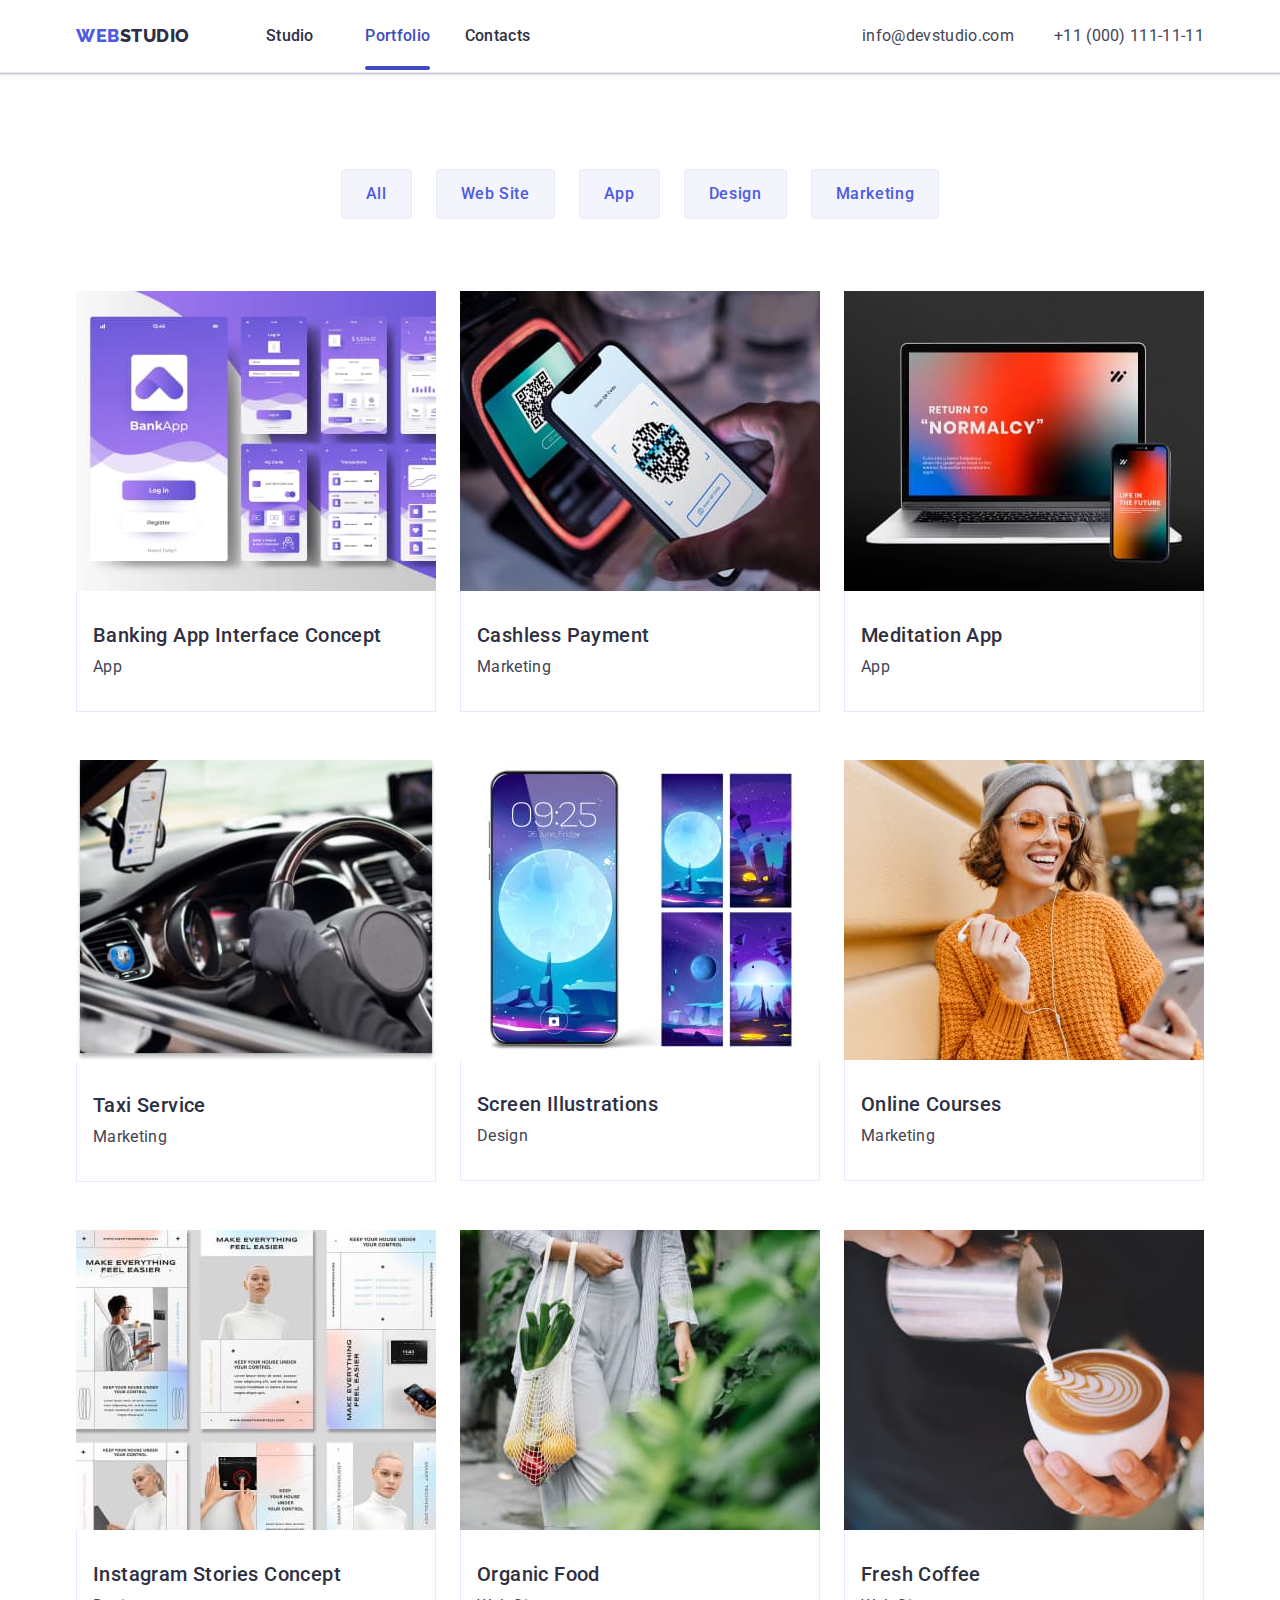
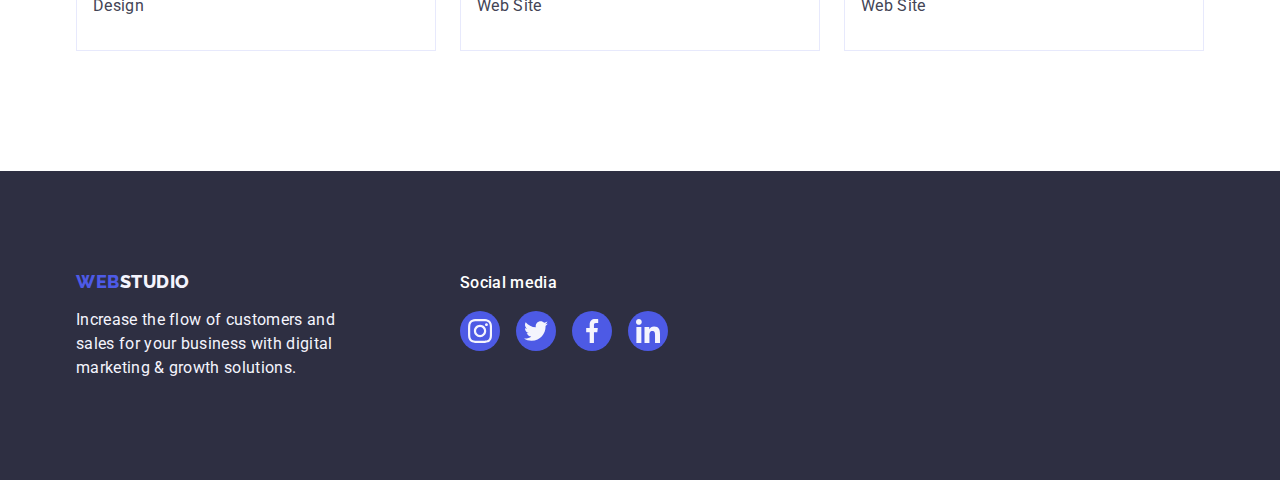
==== portfolio.html @ ae0077bc "change5" ====
<!DOCTYPE html>
<html lang="en">

<head>
    <meta charset="UTF-8">
    <meta name="viewport" content="width=device-width, initial-scale=1.0">

    <link rel="stylesheet" href="https://cdnjs.cloudflare.com/ajax/libs/modern-normalize/2.0.0/modern-normalize.min.css"
        integrity="sha512-4xo8blKMVCiXpTaLzQSLSw3KFOVPWhm/TRtuPVc4WG6kUgjH6J03IBuG7JZPkcWMxJ5huwaBpOpnwYElP/m6wg=="
        crossorigin="anonymous" referrerpolicy="no-referrer" />

    <link rel="stylesheet" href="https://cdn.jsdelivr.net/npm/modern-normalize@1.1.0/modern-normalize.min.css">
    <link rel="stylesheet" href="./css/styles.css">

    <link rel="preconnect" href="https://fonts.googleapis.com">
    <link rel="preconnect" href="https://fonts.gstatic.com" crossorigin>
    <link href="https://fonts.googleapis.com/css2?family=Roboto:wght@400;500;700;900&display=swap" rel="stylesheet">
    <link rel="preconnect" href="https://fonts.googleapis.com">
    <link rel="preconnect" href="https://fonts.gstatic.com" crossorigin>
    <link href="https://fonts.googleapis.com/css2?family=Raleway:wght@800&display=swap" rel="stylesheet">

    <title>Document</title>

<body>
    <header class="header">
        <div class="header-container container">
            <nav class="header-navigation">
                <a class="header-logo link" href="./index.html">Web<span class="header-logo-ditails">Studio</span></a>
                <ul class="header-navigation-list list">
                    <li class="header-navigation-item">
                        <a class="header-navigation-link link" href="./index.html">Studio</a>
                    </li>
                    <li class="header-navigation-item">
                        <a class="header-navigation-link current link" href="./portfolio.html">Portfolio</a>
                    </li>
                    <li class="header-navigation-item">
                        <a class="header-navigation-link link" href="">Contacts</a>
                    </li>
                </ul>
            </nav>

            <address class="header-address">
                <ul class="header-address-list list">
                    <li class="header-address-item"><a class="header-address-link link"
                            href="mailto:info@devstudio.com">info@devstudio.com</a><br />
                    </li>
                    <li class="header-address-item"><a class="header-address-link link" href="tel:+110001111111">+11
                            (000)
                            111-11-11</a><br /></li>
                </ul>
            </address>

        </div>
    </header>
    <main class="portfolio-main">
        <section class="portfolio-section">
            <div class="container">
                <h1 class="visually-hidden">Title</h1>
                <ul class="portfolio-lict-button list">
                    <li class="portfolio-item-button"><button class="portfolio-button" type="button">All</button></li>
                    <li class="portfolio-item-button"><button class="portfolio-button" type="button">Web Site</button>
                    </li>
                    <li class="portfolio-item-button"><button class="portfolio-button" type="button">App</button></li>
                    <li class="portfolio-item-button"><button class="portfolio-button" type="button">Design</button>
                    </li>
                    <li class="portfolio-item-button"><button class="portfolio-button" type="button">Marketing</button>
                    </li>
                </ul>

                <ul class="portfolio-list list">
                    <li class="portfolio-item"><a class="portfolio-link link" href="">
                            <div class="portfolio-cover">
                                <img src="./images/portfolio1.jpg" alt="Interface Concept" width="360">
                                <p class="portfolio-cover-text">14 Stylish and User-Friendly App Design Concepts · Task
                                    Manager App · Calorie Tracker
                                    App · Exotic Fruit Ecommerce App ·
                                    Cloud Storage App</p>
                            </div>


                            <div class="portfolio-item-iformation">
                                <h2 class="title-second-portfolio">Banking App Interface Concept</h2>
                                <p class="text-page-portfolio">App</p>
                            </div>
                        </a>
                    </li>
                    <li class="portfolio-item"><a class="portfolio-link link" href="">
                            <div class="portfolio-cover">
                                <img src="./images/portfolio2.jpg" alt="Cashless Payment" width="360">
                                <p class="portfolio-cover-text">14 Stylish and User-Friendly App Design Concepts · Task
                                    Manager App · Calorie Tracker
                                    App · Exotic Fruit Ecommerce App ·
                                    Cloud Storage App</p>
                            </div>
                            <div class="portfolio-item-iformation">
                                <h2 class="title-second-portfolio">Cashless Payment</h2>
                                <p class="text-page-portfolio">Marketing</p>
                            </div>
                        </a>
                    </li>
                    <li class="portfolio-item"><a class="portfolio-link link" href="">
                            <div class="portfolio-cover">
                                <img src="./images/portfolio3.jpg" alt="Laptop" width="360">
                                <p class="portfolio-cover-text">14 Stylish and User-Friendly App Design Concepts · Task
                                    Manager App · Calorie Tracker
                                    App · Exotic Fruit Ecommerce App ·
                                    Cloud Storage App</p>
                            </div>
                            <div class="portfolio-item-iformation">
                                <h2 class="title-second-portfolio">Meditation App</h2>
                                <p class="text-page-portfolio">App</p>
                            </div>
                        </a>
                    </li>
                    <li class="portfolio-item"><a class="portfolio-link link" href="">
                            <div class="portfolio-cover">
                                <img src="./images/portfolio4.jpg" alt="Steering wheel" width="360">
                                <p class="portfolio-cover-text">14 Stylish and User-Friendly App Design Concepts · Task
                                    Manager App · Calorie Tracker
                                    App · Exotic Fruit Ecommerce App ·
                                    Cloud Storage App</p>
                            </div>
                            <div class="portfolio-item-iformation">
                                <h2 class="title-second-portfolio">Taxi Service</h2>
                                <p class="text-page-portfolio">Marketing</p>
                            </div>
                        </a>
                    </li>
                    <li class="portfolio-item"><a class="portfolio-link link" href="">
                            <div class="portfolio-cover">
                                <img src="./images/portfolio5.jpg" alt="Phone screen" width="360">
                                <p class="portfolio-cover-text">14 Stylish and User-Friendly App Design Concepts · Task
                                    Manager App · Calorie Tracker
                                    App · Exotic Fruit Ecommerce App ·
                                    Cloud Storage App</p>
                            </div>
                            <div class="portfolio-item-iformation">
                                <h2 class="title-second-portfolio">Screen Illustrations</h2>
                                <p class="text-page-portfolio">Design</p>
                            </div>
                        </a>
                    </li>
                    <li class="portfolio-item"><a class="portfolio-link link" href="">
                            <div class="portfolio-cover">
                                <img src="./images/portfolio6.jpg" alt="Woman" width="360">
                                <p class="portfolio-cover-text">14 Stylish and User-Friendly App Design Concepts · Task
                                    Manager App · Calorie Tracker
                                    App · Exotic Fruit Ecommerce App ·
                                    Cloud Storage App</p>
                            </div>
                            <div class="portfolio-item-iformation">
                                <h2 class="title-second-portfolio">Online Courses</h2>
                                <p class="text-page-portfolio">Marketing</p>
                            </div>
                        </a>
                    </li>
                    <li class="portfolio-item"><a class="portfolio-link link" href="">
                            <div class="portfolio-cover">
                                <img src="./images/portfolio7.jpg" alt="Instagram Stories Concept" width="360">
                                <p class="portfolio-cover-text">14 Stylish and User-Friendly App Design Concepts · Task
                                    Manager App · Calorie Tracker
                                    App · Exotic Fruit Ecommerce App ·
                                    Cloud Storage App</p>
                            </div>
                            <div class="portfolio-item-iformation">
                                <h2 class="title-second-portfolio">Instagram Stories Concept</h2>
                                <p class="text-page-portfolio">Design</p>
                            </div>
                        </a>
                    </li>
                    <li class="portfolio-item"><a class="portfolio-link link" href="">
                            <div class="portfolio-cover">
                                <img src="./images/portfolio8.jpg" alt="Organic Food" width="360">
                                <p class="portfolio-cover-text">14 Stylish and User-Friendly App Design Concepts · Task
                                    Manager App · Calorie Tracker
                                    App · Exotic Fruit Ecommerce App ·
                                    Cloud Storage App</p>
                            </div>
                            <div class="portfolio-item-iformation">
                                <h2 class="title-second-portfolio">Organic Food</h2>
                                <p class="text-page-portfolio">Web Site</p>
                            </div>
                        </a>
                    </li>
                    <li class="portfolio-item"><a class="portfolio-link link" href="">
                            <div class="portfolio-cover">
                                <img src="./images/portfolio9.jpg" alt="Coffee" width="360">
                                <p class="portfolio-cover-text">14 Stylish and User-Friendly App Design Concepts · Task
                                    Manager App · Calorie Tracker
                                    App · Exotic Fruit Ecommerce App ·
                                    Cloud Storage App</p>
                            </div>
                            <div class="portfolio-item-iformation">
                                <h2 class="title-second-portfolio">Fresh Coffee</h2>
                                <p class="text-page-portfolio">Web Site</p>
                            </div>
                        </a>
                    </li>
                </ul>
            </div>
        </section>




    </main>
    <footer class="footer-page">
        <div class="footer-container-general container">
            <div class="footer-container">
                <a class="footer-logo link" href="./index.html">Web<span class="footer-logo-ditails">Studio</span></a>

                <p class="text-footer">Increase the flow of customers and sales for your business with digital marketing
                    &
                    growth solutions.</p>
            </div>
            <div class="socials-footer-container">
                <p class="socials-footer-text">Social media</p>
                <ul class="socials-footer-list list">
                    <li class="socials-footer-item"><a class="socials-link" href=""> <svg class="socials-icon"
                                width="24" height="24">
                                <use href="./images/icons.svg#icon-instagram"></use>
                            </svg></a>
                    </li>
                    <li class="socials-footer-item"><a class="socials-link" href=""><svg class="socials-icon" width="24"
                                height="24">
                                <use href="./images/icons.svg#icon-twetter"></use>
                            </svg></a>
                    </li>
                    <li class="socials-footer-item"><a class="socials-link" href=""><svg class="socials-icon" width="24"
                                height="24">
                                <use href="./images/icons.svg#icon-facebook"></use>
                            </svg></a>
                    </li>
                    <li class="socials-footer-item"><a class="socials-link" href=""><svg class="socials-icon" width="24"
                                height="24">
                                <use href="./images/icons.svg#icon-linkedin"></use>
                            </svg></a></li>
                </ul>
            </div>
        </div>

    </footer>
</body>

</html>
---- css/styles.css ----
body {
    font-family: "Roboto", sans-serif;
    color: #434455;
    background-color: var(--Background-color-page);
}

.visually-hidden {
    position: absolute;
    width: 1px;
    height: 1px;
    margin: -1px;
    border: 0;
    padding: 0;

    white-space: nowrap;
    clip-path: inset(100%);
    clip: rect(0 0 0 0);
    overflow: hidden;
}

:root {
    --Background-color-page: #FFFFFF;
    --Logo-color: #4d5ae5;
    --SpanLogoColor: #2e2f42;
    --NavListColor: #2e2f42;
    --contactsColor: #434455;
    --mainSectionBackground-color: #2e2f42;
    --title-thirdColor: #2e2f42;
    --text-pageColor: #434455;
    --title-secondColor: #2e2f42;
    --footer-pageBackgroundColor: #2e2f42;
    --text-footerColor: #F4F4FD;
    --portfolio-buttonColor: #4d5ae5;
    --portfolio-buttonBackgroundColor: #F4F4FD;
    --title-second-portfolioColor: #2e2f42;
    --text-page-portfolioColor: #434455;
    --border: #E7E9FC;
    --buttonColor: #4d5ae5;
    --white-social-text: #FFF;
    --socials-icon: #f4f4fd;
    --customers-link: #8E8F99;
    --ocean: #404BBF;
    --navyblue-modal: rgba(46, 47, 66, 0.40);
    --dairy: #FCFCFC;
    --socials-icon-team: #f4f4fd;
    --portfolio-cover-text: #F4F4FD;
    --navyblue: #2E2F42;
    --navyblue-modal: rgba(46, 47, 66, 0.40);
    --lightslate: #8E8F99;
    --iris: #4D5AE5;
    --navyblue-modal: rgba(46, 47, 66, 0.40);
    --lightslate: #8E8F99;
    --navyblue-modal: rgba(46, 47, 66, 0.40);
}

.link {
    text-decoration: none;
}

.link:hover {
    color: #404bbf;
}

.link:focus {
    color: #404bbf;
}


.list {
    list-style: none;
}

img {
    display: block;
}

p,
h1,
h2,
h3,
h4,
h5,
h6 {
    margin-top: 0;
    margin-bottom: 0;
}

ul,
ol {
    padding-left: 0;
    margin-top: 0;
    margin-bottom: 0;
}

.container {
    width: 1158px;
    margin: 0 auto;
    padding-left: 15px;
    padding-right: 15px;
}


/**----------------------------------------------------------------------- Header */
.header {
    border-bottom: 1px solid var(--border, #E7E9FC);
    padding-top: 24px;
    padding-bottom: 24px;
    box-shadow: 0px 1px 6px 0px rgba(46, 47, 66, 0.08), 0px 1px 1px 0px rgba(46, 47, 66, 0.16), 0px 2px 1px 0px rgba(46, 47, 66, 0.08);
}

.header-container {
    display: flex;

}

.header-navigation {
    display: flex;
    align-items: center;
}


.header-logo {
    font-family: "Raleway", sans-serif;
    font-weight: 800;
    font-size: 18px;
    line-height: 1.17;
    letter-spacing: 0.03em;
    text-transform: uppercase;
    color: var(--Logo-color);
    margin-right: 76px;
}

.header-logo-ditails {
    color: var(--SpanLogoColor);
}

.header-navigation-list {
    display: flex;
    gap: 40px;
}

.header-navigation-item {
    width: calc((100% - 80px)/ 3);

}


.header-navigation-link {
    font-weight: 500;
    font-size: 16px;
    line-height: 1.5;
    letter-spacing: 0.02em;
    color: var(--NavListColor);
    padding-top: 24px;
    padding-bottom: 24px;
    position: relative;
    transition: color 250ms cubic-bezier(0.4, 0, 0.2, 1);


}

.current::after {
    content: '';
    position: absolute;
    height: 4px;
    left: 0;
    bottom: -1px;
    background-color: #404bbf;
    border-radius: 2px;
    width: 100%;



}

.current {
    color: #404bbf;
    transition: color 250ms cubic-bezier(0.4, 0, 0.2, 1);
}

.header-address {
    font-style: normal;
    display: flex;
    margin-left: auto;
}

.header-address-list {
    display: flex;
    gap: 40px;
}

.header-address-item {}

.header-address-link {
    font-size: 16px;
    line-height: 1.5;
    letter-spacing: 0.02em;
    color: var(--contactsColor, #434455);
    transition: 250ms cubic-bezier(0.4, 0, 0.2, 1);
    transition: color 250ms cubic-bezier(0.4, 0, 0.2, 1);
}

.main {}


/**-------------------------------------------------------------------Section 1 */
.first-section {
    background-color: var(--mainSectionBackground-color);
    padding: 188px 0;
    background-image: linear-gradient(rgba(46, 47, 66, 0.7), rgba(46, 47, 66, 0.7)),
        url(../images/people-office.jpg);
    background-repeat: no-repeat;
    background-position: center;
    background-size: cover;
    max-width: 1440px;
    margin: 0 auto;
}

.first-title {
    font-size: 56px;
    line-height: 1.07;
    text-align: center;
    letter-spacing: 0.02em;
    color: #ffffff;
    max-width: 496px;
    margin: 0 auto;
}

.first-section-button {
    background-color: var(--buttonColor);
    font-family: "Roboto", sans-serif;
    font-weight: 500;
    font-size: 16px;
    line-height: 1.5;
    letter-spacing: 0.04em;
    color: #ffffff;
    cursor: pointer;
    display: block;
    min-width: 169px;
    height: 56px;
    border: none;
    border-radius: 4px;
    cursor: pointer;
    margin: 0 auto;
    margin-top: 48px;
    box-shadow: 0px 4px 4px 0px rgba(0, 0, 0, 0.15);
    transition: background-color 250ms cubic-bezier(0.4, 0, 0.2, 1);



}

.first-section-button:hover {
    background-color: #404BBF;
}

.first-section-button:focus {
    background-color: #404BBF;
}

/**----------------------------------------------- Section 2 */
.goals-section {
    padding: 120px 0;
}

.goals-section-list {
    display: flex;
    justify-content: center;
    gap: 24px;


}

.goals-section-item {
    width: calc((100% - 72px) / 4);
}

.goals-icon-container {
    display: flex;
    align-items: center;
    justify-content: center;
    height: 112px;
    background-color: #f4f4fd;
    border-radius: 4px;
    margin-bottom: 8px;
}

.goals-section-title {
    font-weight: 500;
    font-size: 20px;
    line-height: 1.2;
    letter-spacing: 0.02em;
    color: var(--title-thirdColor);
    margin-bottom: 8px;

}

.goals-section-text {
    font-size: 16px;
    line-height: 1.5;
    letter-spacing: 0.02em;
    color: var(--text-pageColor);
}

/* .goals-icon {
    padding: 24px 100px;
    border-radius: 4px;
    background: var(--cloud, #F4F4FD);
    margin-bottom: 8px;
    display: inline-block;
    max-width: 264px;
    max-height: 112px;
} */

/**-------------------------------------------------------------------- Section 3 */
.doing-section {
    padding-bottom: 120px;
}

.doing-section-title {
    font-size: 36px;
    line-height: 1.11;
    text-align: center;
    letter-spacing: 0.02em;
    text-transform: capitalize;
    color: var(--title-secondColor);
    margin-bottom: 72px;
}

.doing-section-list {
    display: flex;
    gap: 24px;


}

.doing-section-item {
    width: calc((100% - 48px) / 3);
}

/**-------------------------------------------------------------------- Section 4 */
.team-section {
    background-color: #F4F4FD;
    padding: 120px 0;
}

.team-section-title {
    font-size: 36px;
    line-height: 1.11;
    text-align: center;
    letter-spacing: 0.02em;
    text-transform: capitalize;
    color: var(--title-secondColor);
    margin-bottom: 72px;
}

.team-section-list {
    display: flex;
    gap: 24px;
}

.team-section-item {
    background-color: #FFFFFF;
    border-radius: 0px 0px 4px 4px;
    width: calc((100% - 72px) / 4);
    box-shadow: 0px 2px 1px 0px rgba(46, 47, 66, 0.08), 0px 1px 1px 0px rgba(46, 47, 66, 0.16), 0px 1px 6px 0px rgba(46, 47, 66, 0.08);
}

.team-employee-information {
    padding: 32px 0;
}

.team-third-title {
    font-weight: 500;
    font-size: 20px;
    line-height: 1.2;
    letter-spacing: 0.02em;
    color: var(--title-thirdColor);
    text-align: center;
    margin-bottom: 8px;
}

.team-section-text {
    font-size: 16px;
    line-height: 1.5;
    letter-spacing: 0.02em;
    color: var(--text-pageColor);
    text-align: center;
}


.socials-icon-list {
    gap: 24px;
    display: flex;
    justify-content: center;
}

.socials-icon-item {
    width: calc((100% - 3 * 24px) / 4);
    width: 40px;
    height: 40px;
}

.socials-icon-link {
    width: 100%;
    height: 100%;
    background-color: #4d5ae5;
    border-radius: 50%;
    display: flex;
    align-items: center;
    justify-content: center;
    transition: background-color 250ms cubic-bezier(0.4, 0, 0.2, 1);
}

.socials-icon-team {
    fill: var(--socials-icon-team, #f4f4fd)
}

.socials-icon-link:hover {
    background-color: #404bbf;
}

.socials-icon-link:focus {
    background-color: #404bbf;

}

/** ------------------------------------------------------------Customers------------------- */
.customers-section {
    padding-top: 120px;
    padding-bottom: 120px;
}

.customers-container {}

.customers-title {
    color: var(--title-thirdColor, #2e2f42);
    font-size: 36px;
    line-height: 1.11;
    letter-spacing: 0.02em;
    text-transform: capitalize;
    margin-bottom: 72px;
    display: flex;
    justify-content: center;
}

.customers-list {
    display: flex;
    gap: 24px;
}

.customers-item {
    width: calc((100% - 120px) / 6);
    height: 88px;
}

.customers-link {
    width: 100%;
    height: 100%;
    border-radius: 4px;
    border: 1px solid var(--lightslate, #8E8F99);
    border-radius: 4px;
    display: flex;
    align-items: center;
    justify-content: center;
    color: var(--customers-link, #8E8F99);
    transition: border-color 250ms cubic-bezier(0.4, 0, 0.2, 1),
        color 250ms cubic-bezier(0.4, 0, 0.2, 1);
}

.customers-link:hover {
    color: #404bbf;
    border-color: #404bbf;
}

.customers-link:focus {
    color: #404bbf;
    border-color: #404bbf;
}

.customers-icon {
    fill: currentColor;
}





/**----------------------------------------------------------------------- Footer */

.footer-page {
    background-color: var(--footer-pageBackgroundColor);
    padding: 100px 0;
}

.footer-container-general {
    display: flex;
    align-items: baseline;
}

.footer-container {
    margin-right: 120px
}

.footer-logo {
    font-family: "Raleway",
        sans-serif;
    font-weight: 800;
    font-size: 18px;
    line-height: 1.17;
    letter-spacing: 0.03em;
    text-transform: uppercase;
    color: var(--Logo-color);
    margin-bottom: 16px;
    display: inline-block;
}

.footer-logo-ditails {
    color: #f4f4fd;
}

.text-footer {
    line-height: 1.5;
    color: var(--text-footerColor);
    letter-spacing: 0.02em;
    max-width: 264px;
}

.socials-footer-text {
    color: var(--white-social-text, #FFF);
    font-size: 16px;
    font-weight: 500;
    line-height: 1.5;
    letter-spacing: 0.02em;
    margin-bottom: 16px;
}

.socials-footer-list {
    display: flex;
    gap: 16px;
}

.socials-footer-item {

    width: 40px;
    height: 40px;

}

.socials-icon {
    fill: var(--socials-icon, #f4f4fd)
}

.socials-link {
    width: 100%;
    height: 100%;
    display: flex;
    align-items: center;
    justify-content: center;
    border-radius: 50%;
    background-color: var(--buttonColor);
    transition: background-color 250ms cubic-bezier(0.4, 0, 0.2, 1);
}

.socials-link:hover {
    background-color: #31d0aa;
}

.socials-link:focus {
    background-color: #31d0aa;
}



/**---------------------------------- ---------------------------------Portfolio */
.portfolio-main {}

.portfolio-section {

    padding-top: 96px;
    padding-bottom: 120px;
}

.portfolio-lict-button {
    display: flex;
    justify-content: center;
    gap: 24px;
    margin-bottom: 72px;
}

.portfolio-item-button {}

.portfolio-button {
    font-family: "Roboto", sans-serif;
    font-weight: 500;
    font-size: 16px;
    line-height: 1.5;
    letter-spacing: 0.04em;
    color: var(--portfolio-buttonColor);
    cursor: pointer;
    background-color: var(--portfolio-buttonBackgroundColor);
    border-radius: 4px;
    padding: 12px 24px;
    border: none;
    border: 1px solid var(--border, #E7E9FC);
    transition: color 250ms cubic-bezier(0.4, 0, 0.2, 1),
        background-color 250ms cubic-bezier(0.4, 0, 0.2, 1),
        border-color 250ms cubic-bezier(0.4, 0, 0.2, 1),
        box-shadow 250ms cubic-bezier(0.4, 0, 0.2, 1);
}

.portfolio-button:hover {
    color: #FFFFFF;
    background-color: #404BBF;
    border: 1px solid transparent;
    box-shadow: 0px 3px 1px rgba(0, 0, 0, 0.1),
        0px 2px 1px rgba(0, 0, 0, 0.08),
        0px 2px 2px rgba(0, 0, 0, 0.12);
}

.portfolio-button:focus {
    color: #FFFFFF;
    background-color: #404BBF;
    border: 1px solid transparent;
    box-shadow: 0px 3px 1px rgba(0, 0, 0, 0.1),
        0px 2px 1px rgba(0, 0, 0, 0.08),
        0px 2px 2px rgba(0, 0, 0, 0.12);
}

.portfolio-list {
    display: flex;
    flex-wrap: wrap;
    column-gap: 24px;
    row-gap: 48px;
}

.portfolio-item {
    width: calc((100% - 48px) / 3);
    transition: box-shadow 250ms cubic-bezier(0.4, 0, 0.2, 1);

}

.portfolio-cover {
    position: relative;
    overflow: hidden;
}

.portfolio-link {
    display: block;
    transition: box-shadow 250ms cubic-bezier(0.4, 0, 0.2, 1);
}

.portfolio-link:hover {
    box-shadow: 0px 1px 6px rgba(46, 47, 66, 0.08),
        0px 1px 1px rgba(46, 47, 66, 0.16),
        0px 2px 1px rgba(46, 47, 66, 0.08);
}

.portfolio-link:focus {
    box-shadow: 0px 1px 6px rgba(46, 47, 66, 0.08),
        0px 1px 1px rgba(46, 47, 66, 0.16),
        0px 2px 1px rgba(46, 47, 66, 0.08);
}

.portfolio-link:hover .portfolio-cover-text {
    transform: translateY(0%);
}

.portfolio-link:focus .portfolio-cover-text {
    transform: translateY(0%);
}

.portfolio-cover-text {
    font-size: 16px;
    font-weight: 400;
    line-height: 1.5;
    letter-spacing: 0.02em;
    color: var(--portfolio-cover-text, #F4F4FD);
    background-color: #4D5AE5;
    position: absolute;
    top: 0;
    height: 100%;
    width: 100%;
    padding: 40px 32px;
    transition: transform 250ms cubic-bezier(0.4, 0, 0.2, 1);
    transform: translateY(100%);
}

.portfolio-item-iformation {
    padding: 32px 16px;
    border: 1px solid #e7e9fc;
    border-top: none;
}




.title-second-portfolio {
    font-weight: 500;
    font-size: 20px;
    line-height: 1.2;
    letter-spacing: 0.02em;
    color: var(--title-second-portfolioColor);
    margin-bottom: 8px;

}

.text-page-portfolio {
    font-size: 16px;
    line-height: 1.5;
    letter-spacing: 0.02em;
    color: var(--text-page-portfolioColor);

}

/* *-----------------------------------------------------------MODAL------------------------------------------------- */
.backdrop {
    position: fixed;
    width: 100%;
    height: 100%;
    background: var(--navyblue-modal, rgba(46, 47, 66, 0.40));
    top: 0;
    left: 0;
    transition: opacity 250ms cubic-bezier(0.4, 0, 0.2, 1), visibility 250ms cubic-bezier(0.4, 0, 0.2, 1);
}

.is-hidden {
    opacity: 0;
    visibility: hidden;
    pointer-events: none;
}

.modal {
    position: absolute;
    top: 50%;
    left: 50%;
    transform: translate(-50%, -50%) scale(1);
    width: 408px;
    min-height: 584px;
    border-radius: 4px;
    background: var(--dairy, #FCFCFC);
    box-shadow: 0px 2px 1px 0px rgba(0, 0, 0, 0.20), 0px 1px 3px 0px rgba(0, 0, 0, 0.12), 0px 1px 1px 0px rgba(0, 0, 0, 0.14);
    transition: transform 250ms cubic-bezier(0.4, 0, 0.2, 1);
    padding: 72px 24px 24px 24px;
}


.btn-modal {
    position: absolute;
    top: 24px;
    right: 24px;
    width: 24px;
    height: 24px;
    border-radius: 50%;
    display: flex;
    align-items: center;
    justify-content: center;
    background-color: #e7e9fc;
    border: 1px solid rgba(0, 0, 0, 0.1);
    padding: 0;
    cursor: pointer;
    transition: background-color 250ms cubic-bezier(0.4, 0, 0.2, 1), border 250ms cubic-bezier(0.4, 0, 0.2, 1);
}

.btn-modal:hover {
    background-color: #404bbf;
    border: none;
}

.btn-modal:focus {
    background-color: #404bbf;
    border: none;
}

.btn-modal:hover .icon-close {
    fill: #ffffff;
}

.btn-modal:focus .icon-close {
    fill: #ffffff;
}

.icon-close {
    transition: fill 250ms cubic-bezier(0.4, 0, 0.2, 1);
}

.modal-title {
    color: var(--navyblue, #2E2F42);
    text-align: center;
    font-size: 16px;
    font-weight: 500;
    line-height: 1.5;
    letter-spacing: 0.02em;
    margin-bottom: 16px;
}

.modal-form {}

.modal-field {
    margin-bottom: 8px;
}

.modal-label {
    color: var(--lightslate, #8E8F99);
    font-size: 12px;
    font-weight: 400;
    line-height: 1.2;
    letter-spacing: 0.04em;
    margin-bottom: 4px;
    display: inline-block;
}

.modal-input-conteiner {
    position: relative;
}



.modal-input {

    width: 100%;
    height: 40px;
    border-radius: 4px;
    border: 1px solid var(--navyblue-modal, rgba(46, 47, 66, 0.40));
    padding-left: 38px;
    padding-right: 16px;
    outline: transparent;
}

.modal-input:focus {

    border: 1px solid var(--iris, #4D5AE5);
}

.modal-icon-vector {
    fill: #2E2F42;
    position: absolute;
    left: 16px;
    transform: translateY(-50%);
    top: 50%;

}

.modal-input:focus+.modal-icon-vector {
    fill: var(--iris);
}

.modal-textarea {
    height: 120px;
    width: 100%;
    border-radius: 4px;
    padding: 8px 16px 16px 16px;
    border: 1px solid var(--navyblue-modal, rgba(46, 47, 66, 0.40));
    outline: transparent;
    resize: none;
}

.modal-textarea::placeholder {
    color: var(--navyblue-modal, rgba(46, 47, 66, 0.40));
    font-family: Roboto;
    font-size: 12px;
    font-weight: 400;
    line-height: 1.2;
    letter-spacing: 0.04em;
    margin: 12px;
}

.modal-check {}

.modal-check-text {
    color: var(--lightslate, #8E8F99);
    font-family: Roboto;
    font-size: 12px;
    font-weight: 400;
    line-height: 1.2;
    letter-spacing: 0.04em;
    display: flex;
    align-items: center;
}

.modal-check-text span {
    width: 16px;
    height: 16px;
    border-radius: 10px;
    border: var(--navyblue-modal, rgba(46, 47, 66, 0.40));
    margin-right: 12px;
}

.modal-check-link {
    color: var(--iris, #4D5AE5);
}

.modal-button-submit {}

.is-hidden {
    opacity: 0;
    visibility: hidden;
    pointer-events: none;
}
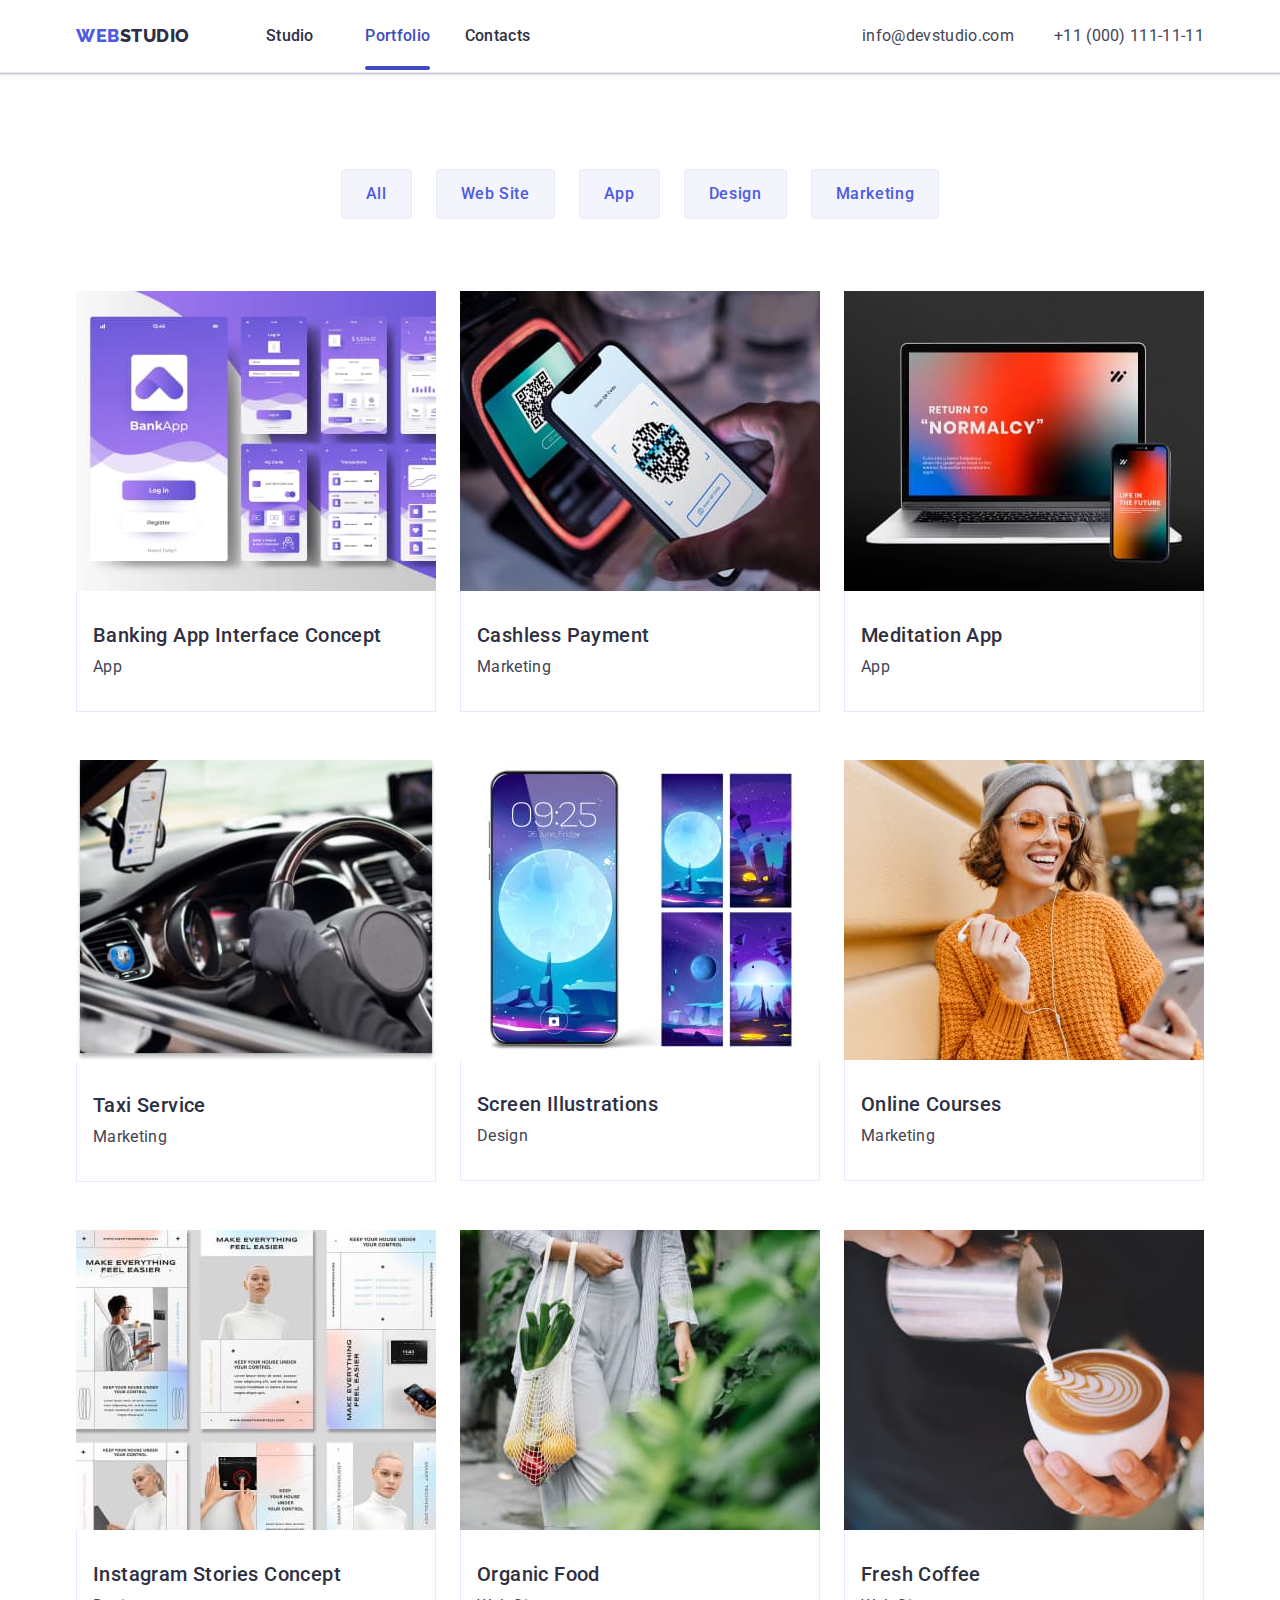
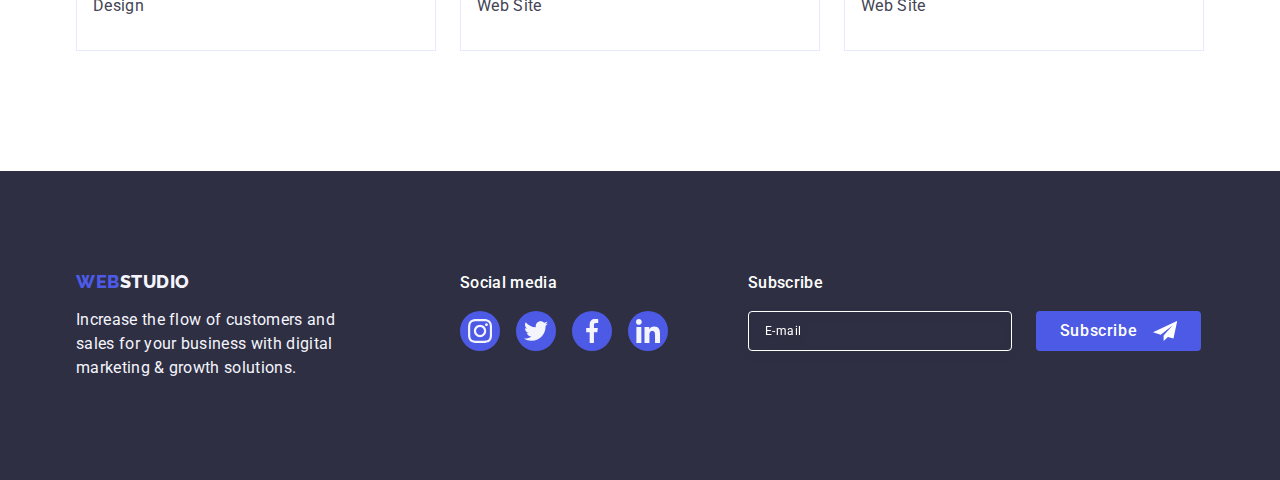
==== commit 7b936a43: "change7" ====
--- a/portfolio.html
+++ b/portfolio.html
@@ -237,8 +237,20 @@
                             </svg></a></li>
                 </ul>
             </div>
+            <div class="footer-form-conteiner">
+                <p class="footer-form-title">Subscribe</p>
+                <form class="footer-form">
+                    <label class="footer-label" aria-label="footer email input">
+                        <input class="footer-form-email" type="email" name="footer-email" placeholder="E-mail">
+                    </label>
+                    <button class="footer-form-button" type="submit">Subscribe
+                        <svg class="footer-icon-button" width="24" height="24">
+                            <use href="./images/icons.svg#icon-icon-send""></use>
+                        </svg>
+                    </button>
+                </form>
+            </div>
         </div>
-
     </footer>
 </body>
 
--- a/css/styles.css
+++ b/css/styles.css
@@ -51,6 +51,7 @@
     --navyblue-modal: rgba(46, 47, 66, 0.40);
     --lightslate: #8E8F99;
     --navyblue-modal: rgba(46, 47, 66, 0.40);
+    --white: #FFF;
 }
 
 .link {
@@ -570,7 +571,67 @@
     background-color: #31d0aa;
 }
 
-
+.footer-form-conteiner {
+    margin-left: 80px;
+}
+
+.footer-form-title {
+    color: var(--white, #FFF);
+    font-size: 16px;
+    font-weight: 500;
+    line-height: 1.5;
+    letter-spacing: 0.02em;
+    margin-bottom: 16px;
+}
+
+.footer-form {
+    display: flex;
+    gap: 24px;
+}
+
+.footer-label {}
+
+.footer-form-email {
+    width: 264px;
+    height: 40px;
+    border-radius: 4px;
+    border: 1px solid var(--white, #FFF);
+    background: transparent;
+    padding-left: 16px;
+    font-size: 12px;
+    line-height: 1.5;
+    letter-spacing: 0.04em;
+    filter: drop-shadow(0px 4px 4px rgba(0, 0, 0, 0.15));
+    color: var(--white, #FFF);
+    outline: transparent;
+}
+
+.footer-form-email::placeholder {
+    color: var(--white, #FFF);
+
+}
+
+.footer-form-button {
+    min-width: 165px;
+    height: 40px;
+    display: flex;
+    align-items: center;
+    justify-content: center;
+    font-weight: 500;
+    line-height: 1.5;
+    letter-spacing: 0.04em;
+    color: var(--white, #FFF);
+    cursor: pointer;
+    background-color: #4D5AE5;
+    border: none;
+    border-radius: 4px;
+
+}
+
+.footer-icon-button {
+    margin-left: 16px;
+    fill: var(--white, #FFF);
+}
 
 /**---------------------------------- ---------------------------------Portfolio */
 .portfolio-main {}
@@ -804,10 +865,10 @@
     color: var(--lightslate, #8E8F99);
     font-size: 12px;
     font-weight: 400;
-    line-height: 1.2;
     letter-spacing: 0.04em;
     margin-bottom: 4px;
-    display: inline-block;
+    display: block;
+    line-height: 1.17;
 }
 
 .modal-input-conteiner {
@@ -825,6 +886,8 @@
     padding-left: 38px;
     padding-right: 16px;
     outline: transparent;
+    background-color: transparent;
+    transition: border-color 250ms cubic-bezier(0.4, 0, 0.2, 1);
 }
 
 .modal-input:focus {
@@ -838,31 +901,45 @@
     left: 16px;
     transform: translateY(-50%);
     top: 50%;
+    transition: fill 250ms cubic-bezier(0.4, 0, 0.2, 1);
 
 }
 
 .modal-input:focus+.modal-icon-vector {
     fill: var(--iris);
+}
+
+.modal-textarea-conteiner {
+    margin-bottom: 16px;
 }
 
 .modal-textarea {
     height: 120px;
     width: 100%;
     border-radius: 4px;
-    padding: 8px 16px 16px 16px;
+    padding: 8px 16px;
     border: 1px solid var(--navyblue-modal, rgba(46, 47, 66, 0.40));
     outline: transparent;
     resize: none;
+    font-size: 12px;
+    line-height: 1.17;
+    letter-spacing: 0.04em;
+    color: var(--navyblue-modal, rgba(46, 47, 66, 0.40));
+    background-color: transparent;
+    transition: border-color 250ms cubic-bezier(0.4, 0, 0.2, 1);
+}
+
+.modal-textarea:focus {
+    border-color: #4D5AE5;
 }
 
 .modal-textarea::placeholder {
     color: var(--navyblue-modal, rgba(46, 47, 66, 0.40));
-    font-family: Roboto;
-    font-size: 12px;
-    font-weight: 400;
-    line-height: 1.2;
-    letter-spacing: 0.04em;
     margin: 12px;
+}
+
+.modal-check-conteiner {
+    margin-bottom: 24px;
 }
 
 .modal-check {}
@@ -872,7 +949,7 @@
     font-family: Roboto;
     font-size: 12px;
     font-weight: 400;
-    line-height: 1.2;
+    line-height: 1.17;
     letter-spacing: 0.04em;
     display: flex;
     align-items: center;
@@ -881,16 +958,44 @@
 .modal-check-text span {
     width: 16px;
     height: 16px;
-    border-radius: 10px;
-    border: var(--navyblue-modal, rgba(46, 47, 66, 0.40));
-    margin-right: 12px;
-}
+    border-radius: 2px;
+    border: 1px solid var(--navyblue-modal, rgba(46, 47, 66, 0.40));
+    margin-right: 8px;
+    display: inline-flex;
+    align-items: center;
+    justify-content: center;
+    fill: transparent;
+    transition: background-color 250ms cubic-bezier(0.4, 0, 0.2, 1), border 250ms cubic-bezier(0.4, 0, 0.2, 1), fill 250ms cubic-bezier(0.4, 0, 0.2, 1);
+}
+
+.modal-icon-check {}
 
 .modal-check-link {
     color: var(--iris, #4D5AE5);
 }
 
-.modal-button-submit {}
+.modal-check:checked+.modal-check-text span {
+    background-color: var(--ocean, #404BBF);
+    border: none;
+    fill: #F4F4FD;
+
+}
+
+.modal-button-submit {
+    display: block;
+    min-width: 169px;
+    height: 56px;
+    font-weight: 500;
+    line-height: 1.5;
+    letter-spacing: 0.04em;
+    color: #ffffff;
+    cursor: pointer;
+    background-color: #4D5AE5;
+    border: none;
+    border-radius: 4px;
+    transition: background-color 250ms cubic-bezier(0.4, 0, 0.2, 1);
+
+}
 
 .is-hidden {
     opacity: 0;
